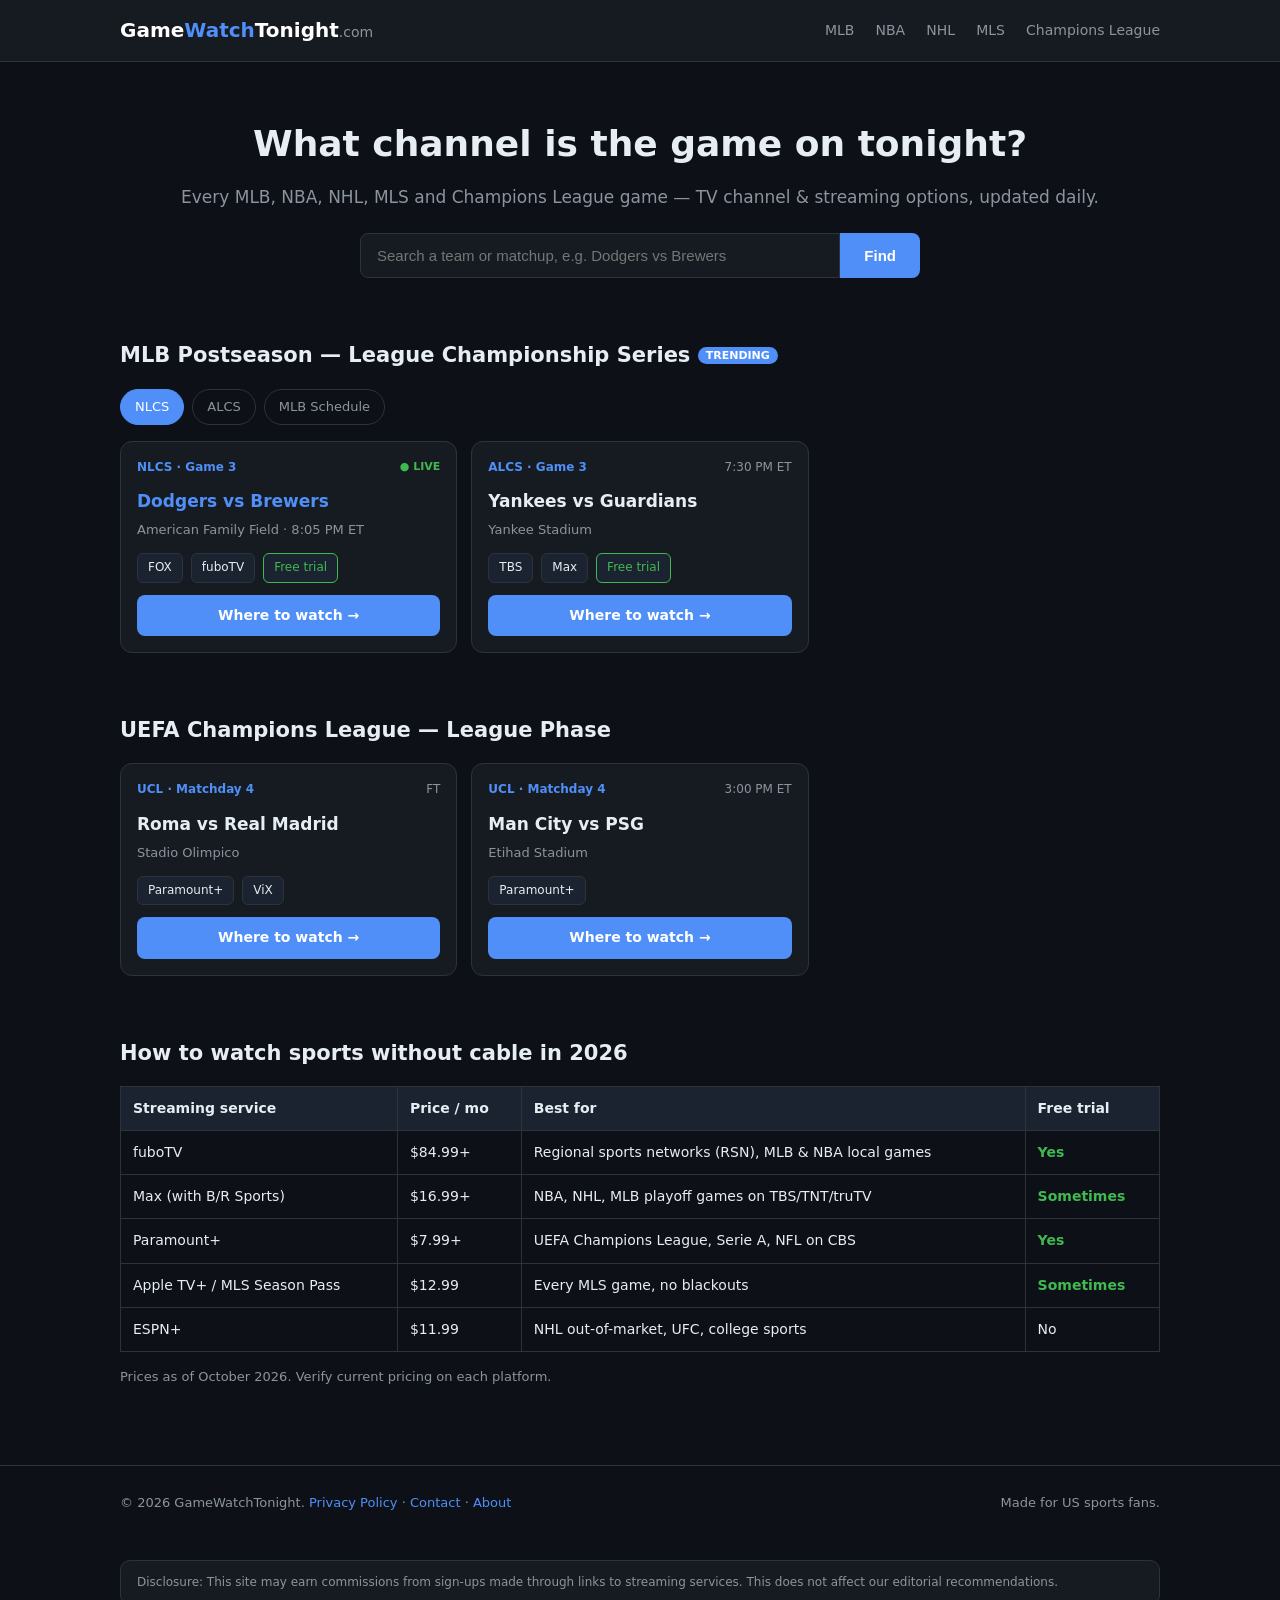
==== index.html @ 7f367700 "Initial site: GameWatchTonight sports TV/streaming guide - Homepage + 5 league pages (MLB/NBA/NHL/ML" ====
<!DOCTYPE html>
<html lang="en">
<head>
<meta charset="UTF-8">
<meta name="viewport" content="width=device-width, initial-scale=1.0">
<title>Where to Watch Tonight's Games — TV Channel & Streaming Guide | GameWatchTonight</title>
<meta name="description" content="Find out what channel tonight's MLB, NBA, NHL, MLS and Champions League games are on. Live TV channels, streaming options, scores and schedules, updated daily.">
<link rel="canonical" href="./">
<link rel="stylesheet" href="style.css">
<script type="application/ld+json">
{"@context":"https://schema.org","@type":"WebSite","name":"GameWatchTonight","description":"TV channel and streaming guide for live sports in the US","inLanguage":"en","potentialAction":{"@type":"SearchAction","target":"./search.html?q={search_term_string}","query-input":"required name=search_term_string"}}
</script>
</head>
<body>

<header>
  <div class="wrap">
    <a class="logo" href="./">Game<span>Watch</span>Tonight<span style="color:var(--muted);font-weight:400;font-size:14px">.com</span></a>
    <nav>
      <a href="./mlb/">MLB</a>
      <a href="./nba/">NBA</a>
      <a href="./nhl/">NHL</a>
      <a href="./mls/">MLS</a>
      <a href="./ucl/">Champions League</a>
    </nav>
  </div>
</header>

<section class="hero">
  <div class="wrap">
    <h1>What channel is the game on tonight?</h1>
    <p>Every MLB, NBA, NHL, MLS and Champions League game — TV channel &amp; streaming options, updated daily.</p>
    <div class="search">
      <input type="search" placeholder="Search a team or matchup, e.g. Dodgers vs Brewers" aria-label="Search games">
      <button type="button">Find</button>
    </div>
  </div>
</section>

<section class="section" id="mlb">
  <div class="wrap">
    <h2>MLB Postseason — League Championship Series <span class="badge">TRENDING</span></h2>
    <div class="league-tabs"><a class="active">NLCS</a><a href="./mlb/">ALCS</a><a href="./mlb/schedule">MLB Schedule</a></div>
    <div class="grid">
      <div class="card">
        <div class="top"><span class="league">NLCS · Game 3</span><span class="live">● LIVE</span></div>
        <div class="matchup"><a href="./watch/dodgers-vs-brewers/">Dodgers vs Brewers</a></div>
        <div class="sub">American Family Field · 8:05 PM ET</div>
        <div class="watch"><span>FOX</span><span>fuboTV</span><span class="free">Free trial</span></div>
        <a class="cta" href="./watch/dodgers-vs-brewers/">Where to watch →</a>
      </div>
      <div class="card">
        <div class="top"><span class="league">ALCS · Game 3</span><span class="time">7:30 PM ET</span></div>
        <div class="matchup">Yankees vs Guardians</div>
        <div class="sub">Yankee Stadium</div>
        <div class="watch"><span>TBS</span><span>Max</span><span class="free">Free trial</span></div>
        <a class="cta" href="./mlb/">Where to watch →</a>
      </div>
    </div>
  </div>
</section>

<section class="section" id="ucl">
  <div class="wrap">
    <h2>UEFA Champions League — League Phase</h2>
    <div class="grid">
      <div class="card">
        <div class="top"><span class="league">UCL · Matchday 4</span><span class="time">FT</span></div>
        <div class="matchup">Roma vs Real Madrid</div>
        <div class="sub">Stadio Olimpico</div>
        <div class="watch"><span>Paramount+</span><span>ViX</span></div>
        <a class="cta" href="./ucl/">Where to watch →</a>
      </div>
      <div class="card">
        <div class="top"><span class="league">UCL · Matchday 4</span><span class="time">3:00 PM ET</span></div>
        <div class="matchup">Man City vs PSG</div>
        <div class="sub">Etihad Stadium</div>
        <div class="watch"><span>Paramount+</span></div>
        <a class="cta" href="./ucl/">Where to watch →</a>
      </div>
    </div>
  </div>
</section>

<section class="section">
  <div class="wrap">
    <h2>How to watch sports without cable in 2026</h2>
    <table class="stream-table">
      <tr><th>Streaming service</th><th>Price / mo</th><th>Best for</th><th>Free trial</th></tr>
      <tr><td>fuboTV</td><td>$84.99+</td><td>Regional sports networks (RSN), MLB &amp; NBA local games</td><td class="yes">Yes</td></tr>
      <tr><td>Max (with B/R Sports)</td><td>$16.99+</td><td>NBA, NHL, MLB playoff games on TBS/TNT/truTV</td><td class="yes">Sometimes</td></tr>
      <tr><td>Paramount+</td><td>$7.99+</td><td>UEFA Champions League, Serie A, NFL on CBS</td><td class="yes">Yes</td></tr>
      <tr><td>Apple TV+ / MLS Season Pass</td><td>$12.99</td><td>Every MLS game, no blackouts</td><td class="yes">Sometimes</td></tr>
      <tr><td>ESPN+</td><td>$11.99</td><td>NHL out-of-market, UFC, college sports</td><td>No</td></tr>
    </table>
    <p style="color:var(--muted);font-size:13px">Prices as of October 2026. Verify current pricing on each platform.</p>
  </div>
</section>

<footer>
  <div class="wrap">
    <div>© 2026 GameWatchTonight. <a href="./privacy-policy/">Privacy Policy</a> · <a href="./contact/">Contact</a> · <a href="./about/">About</a></div>
    <div>Made for US sports fans.</div>
  </div>
</footer>
<div class="wrap"><div class="disclosure">Disclosure: This site may earn commissions from sign-ups made through links to streaming services. This does not affect our editorial recommendations.</div></div>

</body>
</html>
---- style.css ----
:root{
  --bg:#0d1117;--surface:#161b22;--surface2:#1c2330;--border:#2d333b;
  --text:#e6edf3;--muted:#8b949e;--accent:#4f8ff7;--green:#3fb950;
}
*{margin:0;padding:0;box-sizing:border-box}
body{font-family:"Segoe UI",system-ui,-apple-system,Arial,sans-serif;background:var(--bg);color:var(--text);line-height:1.65}
a{color:var(--accent);text-decoration:none}
.wrap{max-width:1080px;margin:0 auto;padding:0 20px}
header{background:var(--surface);border-bottom:1px solid var(--border);padding:14px 0;position:sticky;top:0;z-index:10}
header .wrap{display:flex;align-items:center;justify-content:space-between;flex-wrap:wrap;gap:8px}
.logo{font-size:20px;font-weight:700;color:#fff}
.logo span{color:var(--accent)}
nav a{margin-left:16px;font-size:14px;color:var(--muted)}
nav a:hover{color:var(--text)}
.hero{padding:52px 0 30px;text-align:center}
.hero h1{font-size:36px;font-weight:800;margin-bottom:10px}
.hero p{color:var(--muted);font-size:17px}
.search{margin:22px auto 0;max-width:560px;display:flex}
.search input{flex:1;padding:13px 16px;border:1px solid var(--border);background:var(--surface);color:var(--text);border-radius:8px 0 0 8px;font-size:15px}
.search button{padding:13px 24px;background:var(--accent);border:none;color:#fff;border-radius:0 8px 8px 0;font-size:15px;font-weight:600;cursor:pointer}
.section{padding:30px 0}
.section h2{font-size:21px;margin-bottom:16px}
.badge{font-size:11px;font-weight:700;background:var(--accent);color:#fff;padding:2px 8px;border-radius:10px;vertical-align:middle}
.league-tabs{display:flex;gap:8px;margin-bottom:16px;flex-wrap:wrap}
.league-tabs a{padding:6px 14px;border:1px solid var(--border);border-radius:20px;font-size:13px;color:var(--muted)}
.league-tabs a.active{background:var(--accent);color:#fff;border-color:var(--accent)}
.grid{display:grid;grid-template-columns:repeat(auto-fill,minmax(310px,1fr));gap:14px}
.card{background:var(--surface);border:1px solid var(--border);border-radius:12px;padding:16px;transition:border-color .15s}
.card:hover{border-color:var(--accent)}
.card .top{display:flex;justify-content:space-between;align-items:center;margin-bottom:10px}
.league{font-size:12px;font-weight:700;color:var(--accent)}
.time{font-size:12px;color:var(--muted)}
.live{font-size:11px;font-weight:700;color:var(--green)}
.matchup{font-size:17px;font-weight:700;margin-bottom:4px}
.sub{font-size:13px;color:var(--muted);margin-bottom:12px}
.watch{display:flex;gap:8px;flex-wrap:wrap}
.watch span{font-size:12px;background:var(--surface2);border:1px solid var(--border);padding:4px 10px;border-radius:6px}
.watch .free{border-color:var(--green);color:var(--green)}
.cta{display:block;margin-top:12px;text-align:center;padding:9px;background:var(--accent);color:#fff;border-radius:8px;font-size:14px;font-weight:600}
.cta:hover{filter:brightness(1.1)}
article h1{font-size:30px;margin:24px 0 8px}
article h2{font-size:20px;margin:26px 0 10px}
article p{margin-bottom:12px;color:var(--text)}
article .meta{color:var(--muted);font-size:14px;margin-bottom:20px}
.toc{background:var(--surface);border:1px solid var(--border);border-radius:12px;padding:16px 20px;margin:20px 0}
.toc b{display:block;margin-bottom:8px}
.toc a{display:block;font-size:14px;padding:3px 0}
.faq details{background:var(--surface);border:1px solid var(--border);border-radius:10px;padding:14px 18px;margin-bottom:10px}
.faq summary{font-weight:600;cursor:pointer}
.faq p{margin-top:10px;color:var(--muted);font-size:14px}
.stream-table{width:100%;border-collapse:collapse;margin:14px 0;font-size:14px}
.stream-table th,.stream-table td{border:1px solid var(--border);padding:10px 12px;text-align:left}
.stream-table th{background:var(--surface2)}
.stream-table .yes{color:var(--green);font-weight:700}
footer{border-top:1px solid var(--border);margin-top:48px;padding:26px 0;color:var(--muted);font-size:13px}
footer .wrap{display:flex;justify-content:space-between;flex-wrap:wrap;gap:12px}
.disclosure{background:var(--surface);border:1px solid var(--border);border-radius:10px;padding:12px 16px;font-size:12px;color:var(--muted);margin-top:20px}
@media(max-width:640px){nav a{margin-left:10px;font-size:13px}.hero h1{font-size:26px}}
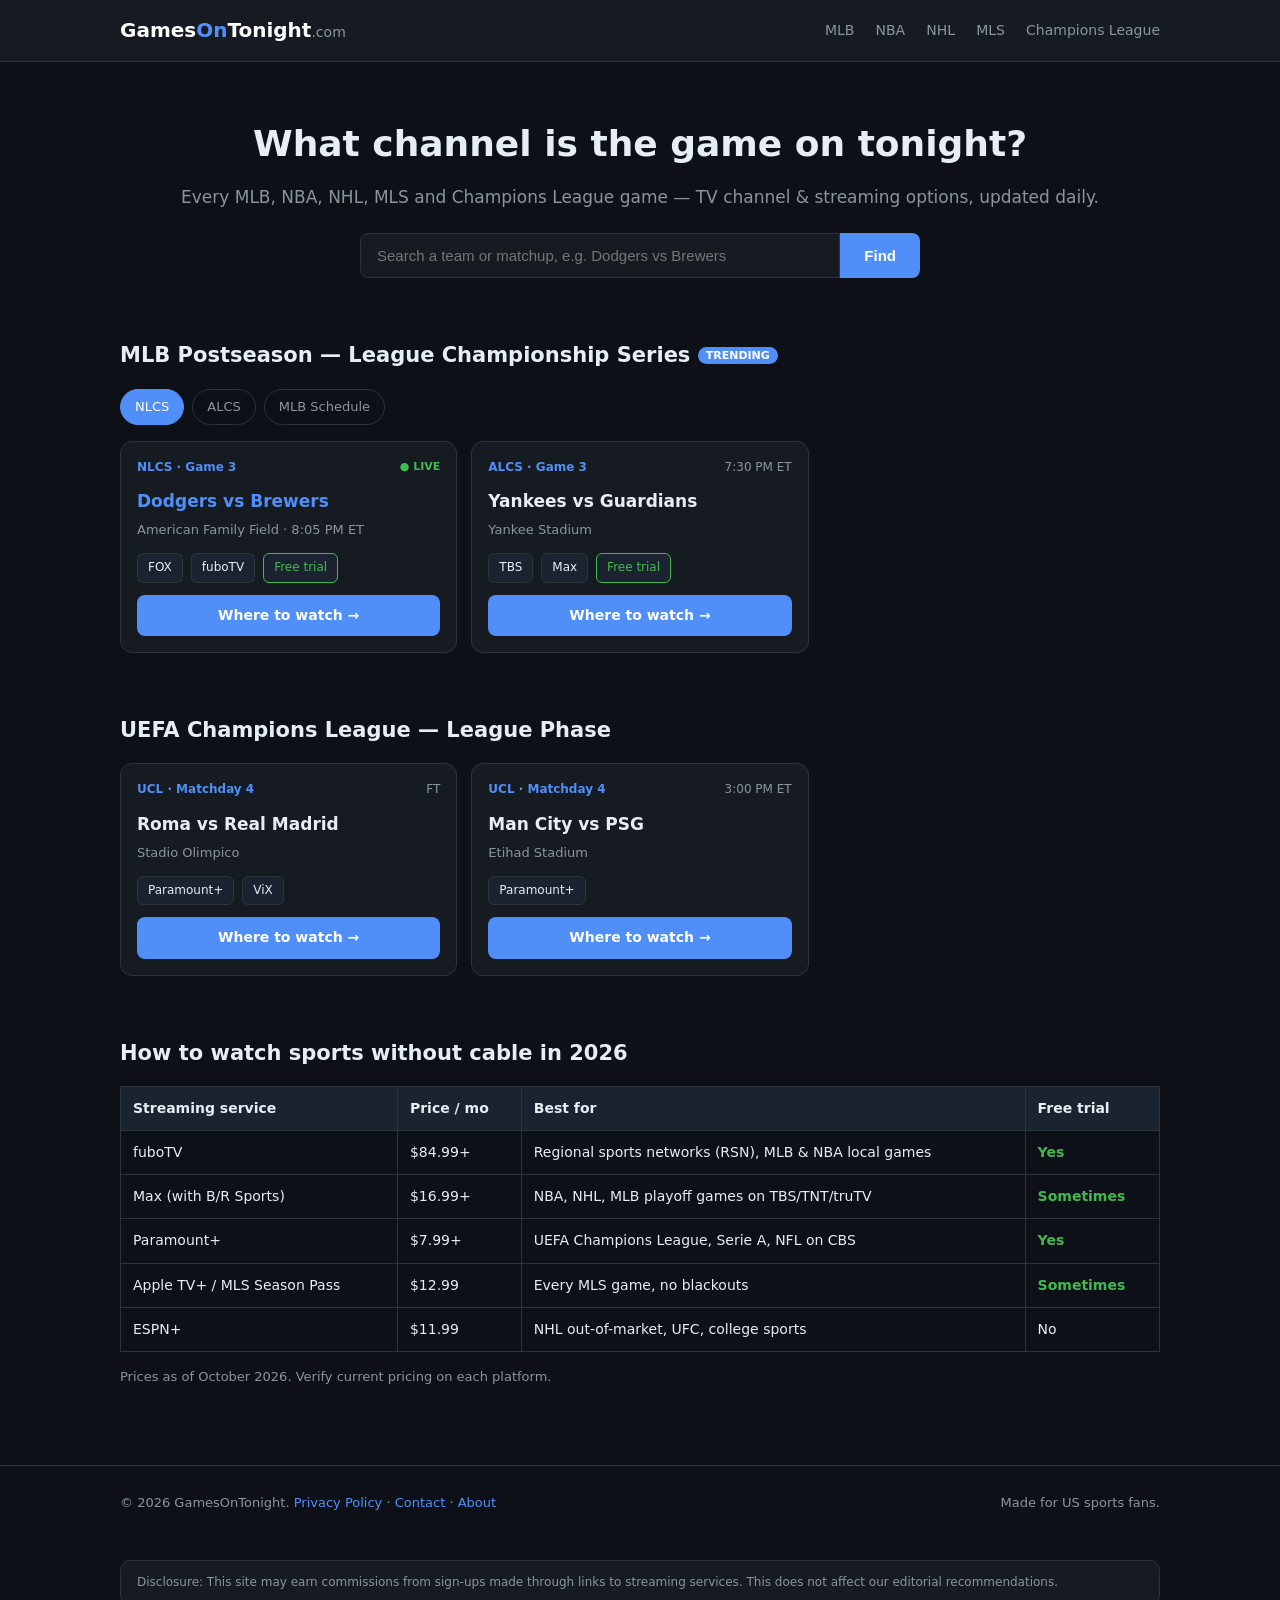
==== commit 3c11132e: "Rebrand to GamesOnTonight, point sitemap/robots to gamesontonight.com" ====
--- a/index.html
+++ b/index.html
@@ -3,19 +3,19 @@
 <head>
 <meta charset="UTF-8">
 <meta name="viewport" content="width=device-width, initial-scale=1.0">
-<title>Where to Watch Tonight's Games — TV Channel & Streaming Guide | GameWatchTonight</title>
+<title>Where to Watch Tonight's Games — TV Channel & Streaming Guide | GamesOnTonight</title>
 <meta name="description" content="Find out what channel tonight's MLB, NBA, NHL, MLS and Champions League games are on. Live TV channels, streaming options, scores and schedules, updated daily.">
 <link rel="canonical" href="./">
 <link rel="stylesheet" href="style.css">
 <script type="application/ld+json">
-{"@context":"https://schema.org","@type":"WebSite","name":"GameWatchTonight","description":"TV channel and streaming guide for live sports in the US","inLanguage":"en","potentialAction":{"@type":"SearchAction","target":"./search.html?q={search_term_string}","query-input":"required name=search_term_string"}}
+{"@context":"https://schema.org","@type":"WebSite","name":"GamesOnTonight","description":"TV channel and streaming guide for live sports in the US","inLanguage":"en","potentialAction":{"@type":"SearchAction","target":"./search.html?q={search_term_string}","query-input":"required name=search_term_string"}}
 </script>
 </head>
 <body>
 
 <header>
   <div class="wrap">
-    <a class="logo" href="./">Game<span>Watch</span>Tonight<span style="color:var(--muted);font-weight:400;font-size:14px">.com</span></a>
+    <a class="logo" href="./">Games<span>On</span>Tonight<span style="color:var(--muted);font-weight:400;font-size:14px">.com</span></a>
     <nav>
       <a href="./mlb/">MLB</a>
       <a href="./nba/">NBA</a>
@@ -99,7 +99,7 @@
 
 <footer>
   <div class="wrap">
-    <div>© 2026 GameWatchTonight. <a href="./privacy-policy/">Privacy Policy</a> · <a href="./contact/">Contact</a> · <a href="./about/">About</a></div>
+    <div>© 2026 GamesOnTonight. <a href="./privacy-policy/">Privacy Policy</a> · <a href="./contact/">Contact</a> · <a href="./about/">About</a></div>
     <div>Made for US sports fans.</div>
   </div>
 </footer>
